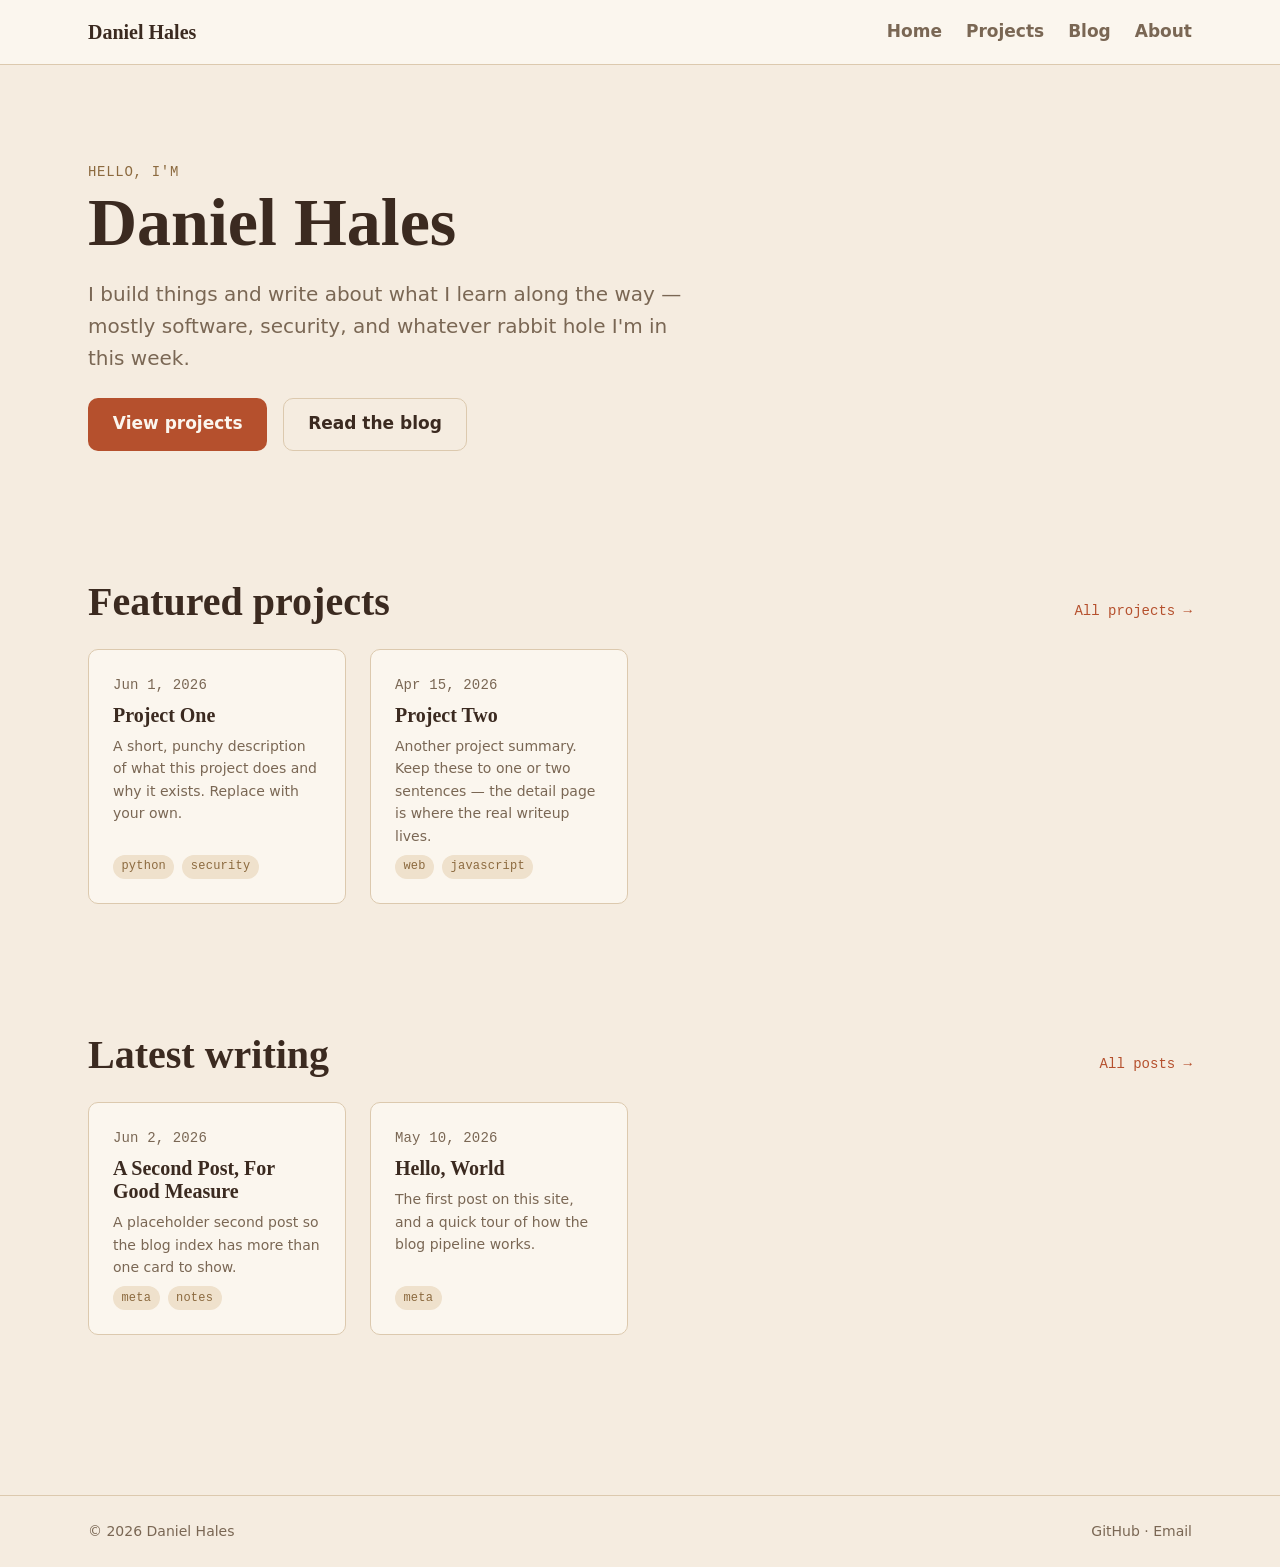
==== index.html @ 1e0656c6 "Add site framework: vanilla HTML/CSS/JS, retro coffee theme Dependency-free static site: shared head" ====
<!doctype html>
<html lang="en">
<head>
  <meta charset="UTF-8" />
  <meta name="viewport" content="width=device-width, initial-scale=1.0" />
  <title>Daniel Hales</title>
  <meta name="description" content="Daniel Hales — projects, writing, and notes." />
  <link rel="icon" href="/assets/favicon.svg" type="image/svg+xml" />
  <link rel="stylesheet" href="/assets/css/fonts.css" />
  <link rel="stylesheet" href="/assets/css/tokens.css" />
  <link rel="stylesheet" href="/assets/css/global.css" />
  <link rel="stylesheet" href="/assets/css/components.css" />
  <link rel="stylesheet" href="/assets/css/motion.css" />
</head>
<body>
  <a class="skip-link" href="#main">Skip to content</a>
  <div data-include="/partials/header.html"></div>

  <main id="main">
    <section class="container hero">
      <p class="hero__eyebrow">Hello, I'm</p>
      <h1>Daniel Hales</h1>
      <p class="hero__lede">
        I build things and write about what I learn along the way — mostly
        software, security, and whatever rabbit hole I'm in this week.
      </p>
      <div class="hero__actions">
        <a class="btn btn--primary" href="/projects/">View projects</a>
        <a class="btn btn--secondary" href="/blog/">Read the blog</a>
      </div>
    </section>

    <section class="container section" data-reveal>
      <div class="section-heading">
        <h2>Featured projects</h2>
        <a class="link-underline" href="/projects/">All projects &rarr;</a>
      </div>
      <div class="card-grid" id="featured-projects" data-reveal></div>
    </section>

    <section class="container section" data-reveal>
      <div class="section-heading">
        <h2>Latest writing</h2>
        <a class="link-underline" href="/blog/">All posts &rarr;</a>
      </div>
      <div class="card-grid" id="latest-posts" data-reveal></div>
    </section>
  </main>

  <div data-include="/partials/footer.html"></div>

  <script src="/assets/js/include.js"></script>
  <script src="/assets/js/reveal.js"></script>
  <script src="/assets/js/render-cards.js"></script>
  <script>
    document.addEventListener("partials:loaded", function () {
      renderCards.projects("#featured-projects", { featuredOnly: true, limit: 3 });
      renderCards.posts("#latest-posts", { limit: 3 });
    });
  </script>
</body>
</html>
---- assets/css/fonts.css ----
/* Self-hosted fonts — no external requests, no CDN dependency. */

@font-face {
  font-family: "Fraunces";
  font-style: normal;
  font-weight: 400 700;
  font-display: swap;
  src: url("/assets/fonts/fraunces-variable.woff2") format("woff2");
}

@font-face {
  font-family: "Fraunces";
  font-style: italic;
  font-weight: 500;
  font-display: swap;
  src: url("/assets/fonts/fraunces-italic.woff2") format("woff2");
}

@font-face {
  font-family: "Source Sans 3";
  font-style: normal;
  font-weight: 400 700;
  font-display: swap;
  src: url("/assets/fonts/sourcesans3-variable.woff2") format("woff2");
}

@font-face {
  font-family: "IBM Plex Mono";
  font-style: normal;
  font-weight: 400;
  font-display: swap;
  src: url("/assets/fonts/plexmono-400.woff2") format("woff2");
}

@font-face {
  font-family: "IBM Plex Mono";
  font-style: normal;
  font-weight: 500;
  font-display: swap;
  src: url("/assets/fonts/plexmono-500.woff2") format("woff2");
}
---- assets/css/tokens.css ----
:root {
  /* Palette — retro coffee/brown, warm and editorial */
  --color-bg: #f5ece0;
  --color-surface: #fbf6ee;
  --color-surface-2: #efe1cc;
  --color-text: #3b2a20;
  --color-text-muted: #7a6754;
  --color-accent: #b5502d;
  --color-accent-2: #8c6a3f;
  --color-border: #dcc9ae;
  --color-focus: #b5502d;

  /* Type */
  --font-display: "Fraunces", ui-serif, Georgia, serif;
  --font-body: "Source Sans 3", ui-sans-serif, system-ui, sans-serif;
  --font-mono: "IBM Plex Mono", ui-monospace, SFMono-Regular, monospace;

  --fs-sm: 0.875rem;
  --fs-base: 1.0625rem;
  --fs-md: 1.25rem;
  --fs-lg: 1.75rem;
  --fs-xl: 2.5rem;
  --fs-xxl: clamp(2.5rem, 5vw + 1rem, 4.25rem);

  --lh-tight: 1.15;
  --lh-normal: 1.6;

  /* Spacing scale */
  --space-1: 0.5rem;
  --space-2: 1rem;
  --space-3: 1.5rem;
  --space-4: 2.5rem;
  --space-5: 4rem;
  --space-6: 6rem;

  /* Layout */
  --content-width: 42rem;
  --page-width: 72rem;
  --radius: 10px;

  /* Motion */
  --ease-standard: cubic-bezier(0.2, 0.7, 0.3, 1);
  --duration-fast: 150ms;
  --duration-base: 220ms;
  --duration-slow: 400ms;
}
---- assets/css/global.css ----
/* Reset */
*,
*::before,
*::after {
  box-sizing: border-box;
}

html {
  color-scheme: light;
}

body,
h1,
h2,
h3,
p,
figure,
blockquote,
dl,
dd {
  margin: 0;
}

img,
picture,
svg,
video {
  display: block;
  max-width: 100%;
}

/* Base */
html,
body {
  height: 100%;
}

body {
  background: var(--color-bg);
  color: var(--color-text);
  font-family: var(--font-body);
  font-size: var(--fs-base);
  line-height: var(--lh-normal);
  -webkit-font-smoothing: antialiased;
  text-rendering: optimizeLegibility;
}

h1,
h2,
h3 {
  font-family: var(--font-display);
  line-height: var(--lh-tight);
  color: var(--color-text);
  font-weight: 600;
}

h1 {
  font-size: var(--fs-xxl);
}

h2 {
  font-size: var(--fs-xl);
}

h3 {
  font-size: var(--fs-lg);
}

a {
  color: inherit;
}

a:focus-visible,
button:focus-visible,
input:focus-visible {
  outline: 2px solid var(--color-focus);
  outline-offset: 3px;
}

small,
.meta {
  font-family: var(--font-mono);
  font-size: var(--fs-sm);
  color: var(--color-text-muted);
  letter-spacing: 0.01em;
}

/* Layout utilities */
.container {
  width: 100%;
  max-width: var(--page-width);
  margin-inline: auto;
  padding-inline: var(--space-3);
}

.prose {
  max-width: var(--content-width);
}

.stack > * + * {
  margin-top: var(--space-3);
}

.section {
  padding-block: var(--space-5);
}

.visually-hidden {
  position: absolute;
  width: 1px;
  height: 1px;
  padding: 0;
  margin: -1px;
  overflow: hidden;
  clip: rect(0, 0, 0, 0);
  white-space: nowrap;
  border: 0;
}

.skip-link {
  position: fixed;
  top: -3rem;
  left: var(--space-2);
  z-index: 100;
  background: var(--color-accent);
  color: var(--color-surface);
  padding: 0.6em 1em;
  border-radius: var(--radius);
  transition: top var(--duration-fast) var(--ease-standard);
}

.skip-link:focus {
  top: var(--space-2);
}
---- assets/css/components.css ----
/* Nav */
.site-nav {
  border-bottom: 1px solid var(--color-border);
  background: var(--color-surface);
}

.site-nav__inner {
  display: flex;
  align-items: center;
  justify-content: space-between;
  padding-block: var(--space-2);
}

.site-nav__brand {
  font-family: var(--font-display);
  font-weight: 600;
  font-size: var(--fs-md);
  text-decoration: none;
  view-transition-name: site-brand;
}

.site-nav__links {
  display: flex;
  gap: var(--space-3);
  list-style: none;
  margin: 0;
  padding: 0;
}

.site-nav__links a {
  text-decoration: none;
  font-weight: 600;
  color: var(--color-text-muted);
}

.site-nav__links a:hover,
.site-nav__links a[aria-current="page"] {
  color: var(--color-accent);
}

/* Footer */
.site-footer {
  border-top: 1px solid var(--color-border);
  margin-top: var(--space-6);
  padding-block: var(--space-3);
  color: var(--color-text-muted);
  font-size: var(--fs-sm);
}

.site-footer__inner {
  display: flex;
  flex-wrap: wrap;
  gap: var(--space-2);
  align-items: center;
  justify-content: space-between;
}

.site-footer a {
  color: var(--color-text-muted);
}

.site-footer a:hover {
  color: var(--color-accent);
}

/* Underline-draw links, used within prose/body copy */
.link-underline {
  text-decoration: none;
  background-image: linear-gradient(currentColor, currentColor);
  background-position: 0% 100%;
  background-repeat: no-repeat;
  background-size: 0% 1px;
  transition: background-size var(--duration-base) var(--ease-standard);
  color: var(--color-accent);
}

.link-underline:hover,
.link-underline:focus-visible {
  background-size: 100% 1px;
}

/* Buttons */
.btn {
  display: inline-flex;
  align-items: center;
  gap: 0.5em;
  padding: 0.7em 1.4em;
  border-radius: var(--radius);
  font-weight: 600;
  text-decoration: none;
  border: 1px solid transparent;
  cursor: pointer;
  transition: transform var(--duration-fast) var(--ease-standard),
    box-shadow var(--duration-fast) var(--ease-standard),
    background var(--duration-fast) var(--ease-standard);
}

.btn:active {
  transform: scale(0.98);
}

.btn--primary {
  background: var(--color-accent);
  color: var(--color-surface);
}

.btn--primary:hover {
  box-shadow: 0 6px 16px -6px rgb(181 80 45 / 0.5);
}

.btn--secondary {
  background: transparent;
  border-color: var(--color-border);
  color: var(--color-text);
}

.btn--secondary:hover {
  border-color: var(--color-accent);
  color: var(--color-accent);
}

/* Cards */
.card {
  display: flex;
  flex-direction: column;
  background: var(--color-surface);
  border: 1px solid var(--color-border);
  border-radius: var(--radius);
  overflow: hidden;
  text-decoration: none;
  color: var(--color-text);
  transition: transform var(--duration-base) var(--ease-standard),
    box-shadow var(--duration-base) var(--ease-standard);
}

.card:hover,
.card:focus-visible {
  transform: translateY(-4px);
  box-shadow: 0 16px 32px -20px rgb(59 42 32 / 0.35);
}

.card__cover {
  aspect-ratio: 16 / 9;
  object-fit: cover;
  background: var(--color-surface-2);
  view-transition-name: var(--vt-name, none);
}

.card__body {
  padding: var(--space-3);
  display: flex;
  flex-direction: column;
  gap: var(--space-1);
  flex: 1;
}

.card__title {
  font-family: var(--font-display);
  font-size: var(--fs-md);
  font-weight: 600;
}

.card__description {
  color: var(--color-text-muted);
  font-size: var(--fs-sm);
  flex: 1;
}

.card__meta {
  display: flex;
  gap: var(--space-1);
  flex-wrap: wrap;
}

/* Tags */
.tag {
  display: inline-block;
  font-family: var(--font-mono);
  font-size: 0.75rem;
  letter-spacing: 0.02em;
  text-transform: lowercase;
  background: var(--color-surface-2);
  color: var(--color-accent-2);
  border-radius: 999px;
  padding: 0.2em 0.7em;
}

/* Prose (blog / project detail body copy) */
.prose h2 {
  margin-top: var(--space-4);
  margin-bottom: var(--space-1);
}

.prose h3 {
  margin-top: var(--space-3);
  margin-bottom: var(--space-1);
}

.prose p,
.prose ul,
.prose ol,
.prose blockquote,
.prose pre {
  margin-top: var(--space-2);
}

.prose a {
  color: var(--color-accent);
  text-decoration-color: var(--color-border);
}

.prose blockquote {
  border-left: 3px solid var(--color-accent);
  padding-left: var(--space-2);
  font-family: var(--font-display);
  font-style: italic;
  color: var(--color-text-muted);
}

.prose pre {
  background: var(--color-surface-2);
  padding: var(--space-2);
  border-radius: var(--radius);
  overflow-x: auto;
  font-family: var(--font-mono);
  font-size: var(--fs-sm);
}

.prose code {
  font-family: var(--font-mono);
  font-size: 0.9em;
  background: var(--color-surface-2);
  padding: 0.15em 0.4em;
  border-radius: 4px;
}

.prose pre code {
  background: none;
  padding: 0;
}

/* Grid of cards */
.card-grid {
  display: grid;
  grid-template-columns: repeat(auto-fill, minmax(16rem, 1fr));
  gap: var(--space-3);
}

/* Hero */
.hero {
  padding-block: var(--space-6) var(--space-5);
}

.hero__eyebrow {
  font-family: var(--font-mono);
  color: var(--color-accent-2);
  font-size: var(--fs-sm);
  letter-spacing: 0.05em;
  text-transform: uppercase;
}

.hero__lede {
  color: var(--color-text-muted);
  font-size: var(--fs-md);
  max-width: 38rem;
  margin-top: var(--space-2);
}

.hero__actions {
  display: flex;
  gap: var(--space-2);
  margin-top: var(--space-3);
  flex-wrap: wrap;
}

.section-heading {
  display: flex;
  align-items: baseline;
  justify-content: space-between;
  margin-bottom: var(--space-3);
  gap: var(--space-2);
  flex-wrap: wrap;
}

.section-heading a {
  font-family: var(--font-mono);
  font-size: var(--fs-sm);
}
---- assets/css/motion.css ----
/* Native cross-document View Transitions — progressive enhancement,
   no JS router needed. No-ops in browsers that don't support it yet. */
@view-transition {
  navigation: auto;
}

::view-transition-old(root),
::view-transition-new(root) {
  animation-duration: var(--duration-slow);
  animation-timing-function: var(--ease-standard);
}

::view-transition-old(root) {
  animation-name: page-fade-out;
}

::view-transition-new(root) {
  animation-name: page-fade-in;
}

@keyframes page-fade-in {
  from {
    opacity: 0;
    transform: translateY(8px);
  }
  to {
    opacity: 1;
    transform: translateY(0);
  }
}

@keyframes page-fade-out {
  from {
    opacity: 1;
  }
  to {
    opacity: 0;
  }
}

/* Scroll reveal — paired with assets/js/reveal.js */
[data-reveal] {
  opacity: 0;
  transform: translateY(16px);
  transition: opacity var(--duration-slow) var(--ease-standard),
    transform var(--duration-slow) var(--ease-standard);
}

[data-reveal].is-visible {
  opacity: 1;
  transform: translateY(0);
}

@media (prefers-reduced-motion: reduce) {
  *,
  *::before,
  *::after {
    animation-duration: 0.01ms !important;
    animation-iteration-count: 1 !important;
    transition-duration: 0.01ms !important;
    scroll-behavior: auto !important;
  }

  [data-reveal] {
    opacity: 1;
    transform: none;
  }

  ::view-transition-group(*),
  ::view-transition-old(*),
  ::view-transition-new(*) {
    animation: none !important;
  }
}
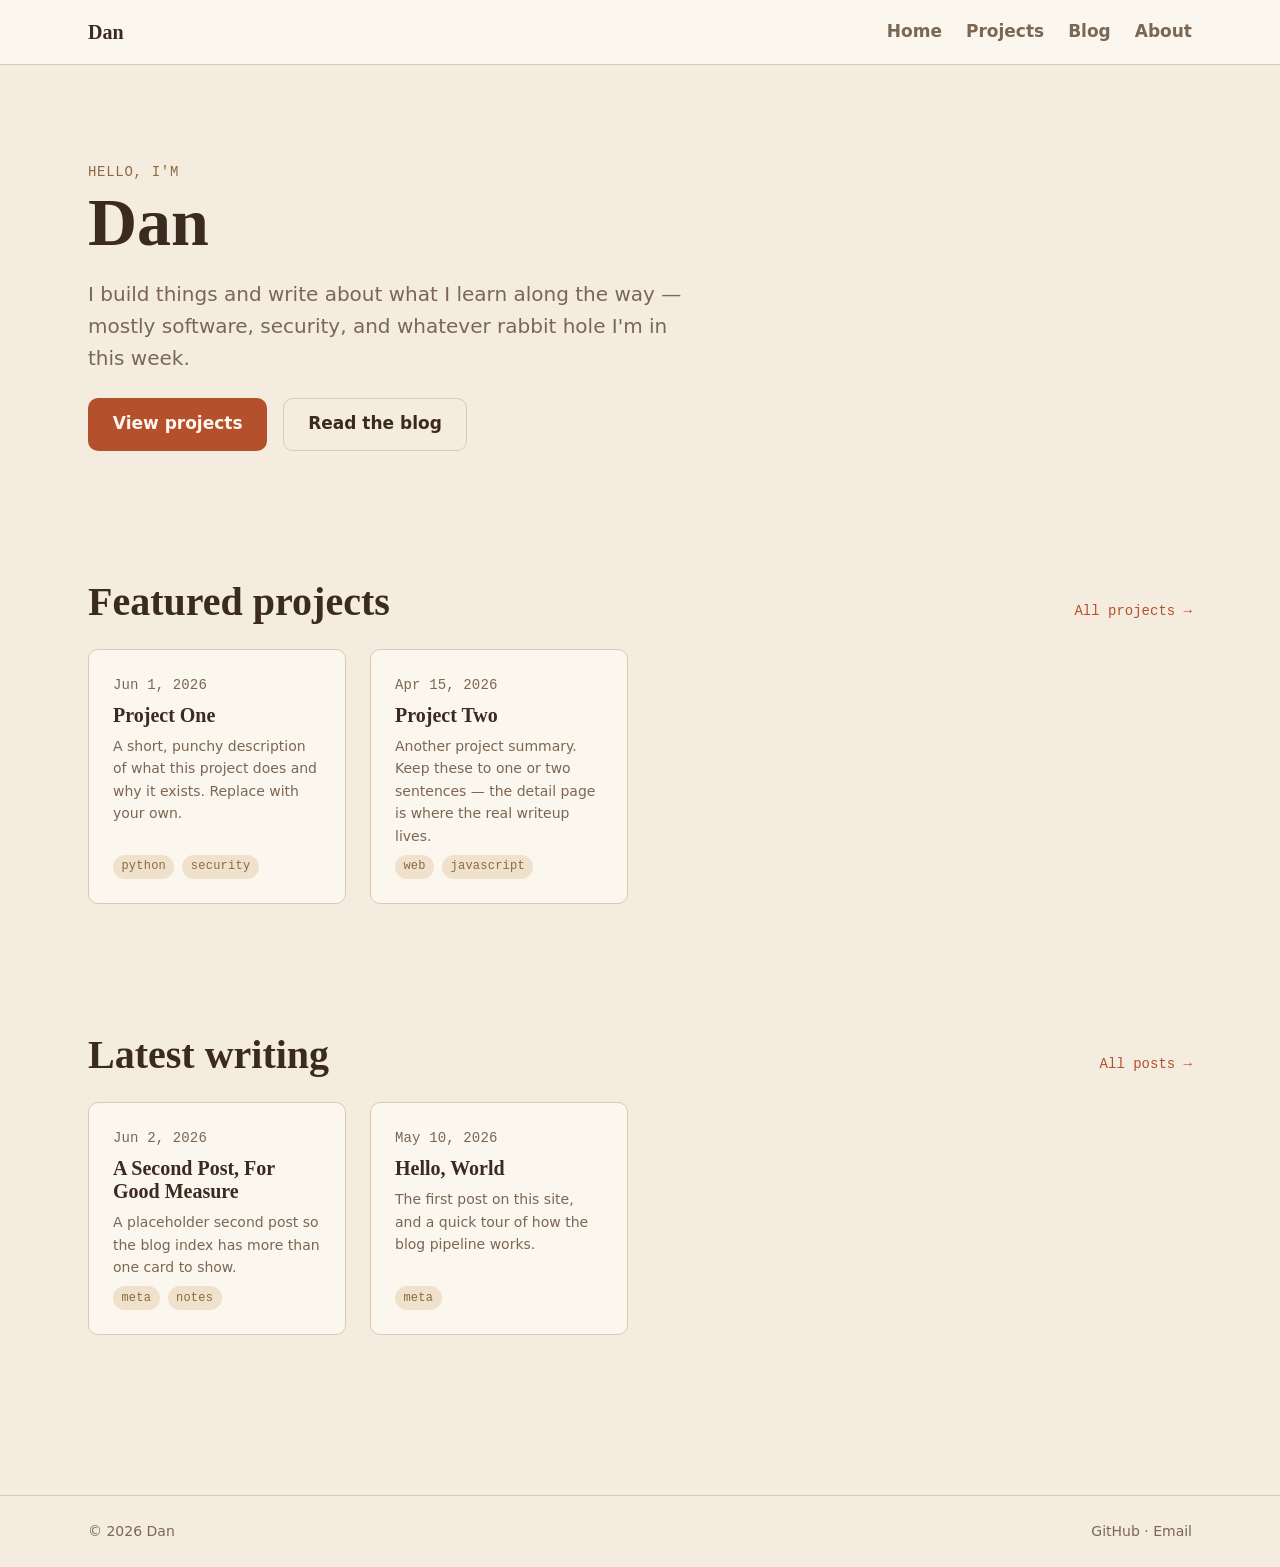
==== commit d1c2836f: "Use "Dan" instead of full name throughout the site Co-Authored-By: Claude Sonnet 5 <noreply@anthropi" ====
--- a/index.html
+++ b/index.html
@@ -3,8 +3,8 @@
 <head>
   <meta charset="UTF-8" />
   <meta name="viewport" content="width=device-width, initial-scale=1.0" />
-  <title>Daniel Hales</title>
-  <meta name="description" content="Daniel Hales — projects, writing, and notes." />
+  <title>Dan</title>
+  <meta name="description" content="Dan — projects, writing, and notes." />
   <link rel="icon" href="/assets/favicon.svg" type="image/svg+xml" />
   <link rel="stylesheet" href="/assets/css/fonts.css" />
   <link rel="stylesheet" href="/assets/css/tokens.css" />
@@ -19,7 +19,7 @@
   <main id="main">
     <section class="container hero">
       <p class="hero__eyebrow">Hello, I'm</p>
-      <h1>Daniel Hales</h1>
+      <h1>Dan</h1>
       <p class="hero__lede">
         I build things and write about what I learn along the way — mostly
         software, security, and whatever rabbit hole I'm in this week.
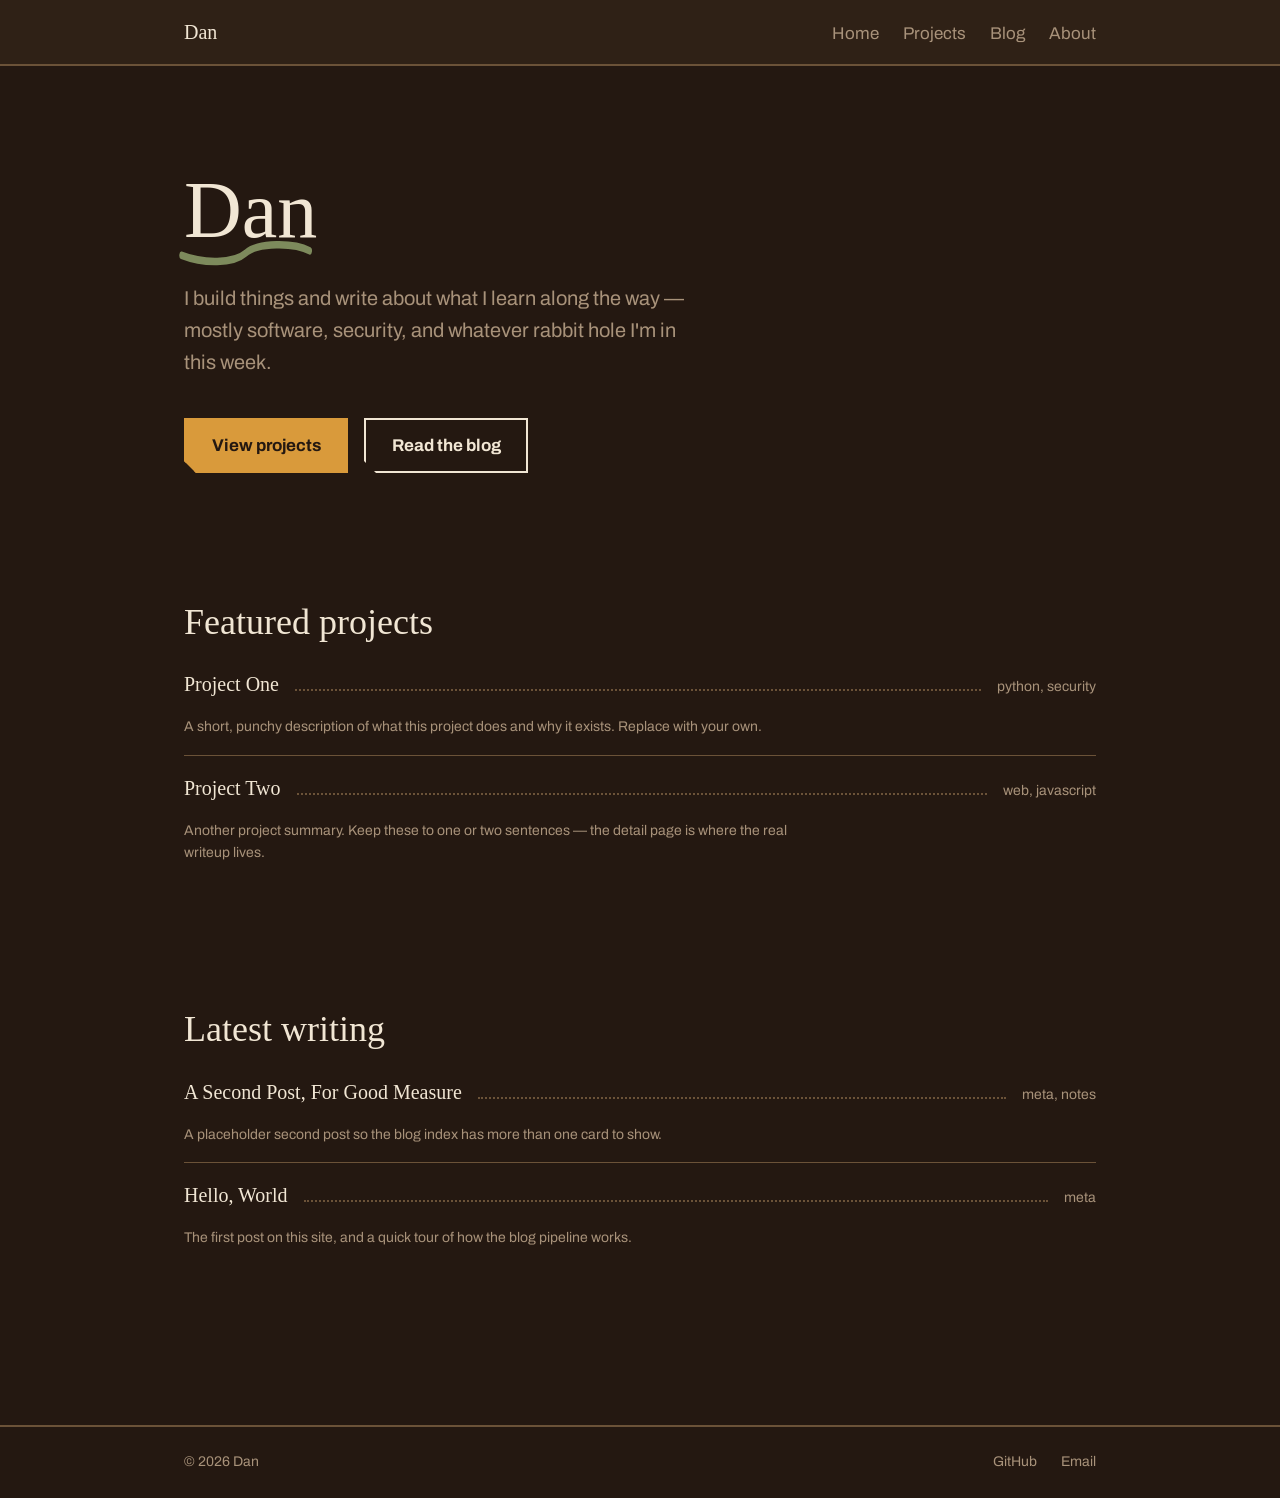
==== commit 54114f98: "Redesign around a distinct visual identity, not AI-template defaults Espresso/amber palette instead " ====
--- a/index.html
+++ b/index.html
@@ -18,8 +18,14 @@
 
   <main id="main">
     <section class="container hero">
-      <p class="hero__eyebrow">Hello, I'm</p>
-      <h1>Dan</h1>
+      <h1>
+        <span class="hero__name">
+          Dan
+          <svg class="hero__name-mark" viewBox="0 0 220 26" preserveAspectRatio="none" aria-hidden="true">
+            <path d="M4 16 C 40 24, 90 24, 110 14 S 190 4, 216 12" fill="none" stroke="currentColor" stroke-width="7" stroke-linecap="round" />
+          </svg>
+        </span>
+      </h1>
       <p class="hero__lede">
         I build things and write about what I learn along the way — mostly
         software, security, and whatever rabbit hole I'm in this week.
@@ -30,32 +36,25 @@
       </div>
     </section>
 
-    <section class="container section" data-reveal>
-      <div class="section-heading">
-        <h2>Featured projects</h2>
-        <a class="link-underline" href="/projects/">All projects &rarr;</a>
-      </div>
-      <div class="card-grid" id="featured-projects" data-reveal></div>
+    <section class="container section">
+      <h2 class="section-heading">Featured projects</h2>
+      <ul class="menu-list" id="featured-projects"></ul>
     </section>
 
-    <section class="container section" data-reveal>
-      <div class="section-heading">
-        <h2>Latest writing</h2>
-        <a class="link-underline" href="/blog/">All posts &rarr;</a>
-      </div>
-      <div class="card-grid" id="latest-posts" data-reveal></div>
+    <section class="container section">
+      <h2 class="section-heading">Latest writing</h2>
+      <ul class="menu-list" id="latest-posts"></ul>
     </section>
   </main>
 
   <div data-include="/partials/footer.html"></div>
 
   <script src="/assets/js/include.js"></script>
-  <script src="/assets/js/reveal.js"></script>
-  <script src="/assets/js/render-cards.js"></script>
+  <script src="/assets/js/render-list.js"></script>
   <script>
     document.addEventListener("partials:loaded", function () {
-      renderCards.projects("#featured-projects", { featuredOnly: true, limit: 3 });
-      renderCards.posts("#latest-posts", { limit: 3 });
+      renderList.projects("#featured-projects", { featuredOnly: true, limit: 3 });
+      renderList.posts("#latest-posts", { limit: 3 });
     });
   </script>
 </body>
--- a/assets/css/fonts.css
+++ b/assets/css/fonts.css
@@ -1,41 +1,41 @@
 /* Self-hosted fonts — no external requests, no CDN dependency. */
 
 @font-face {
-  font-family: "Fraunces";
+  font-family: "Rye";
+  font-style: normal;
+  font-weight: 400;
+  font-display: swap;
+  src: url("/assets/fonts/rye-regular.woff2") format("woff2");
+}
+
+@font-face {
+  font-family: "Archivo";
   font-style: normal;
   font-weight: 400 700;
   font-display: swap;
-  src: url("/assets/fonts/fraunces-variable.woff2") format("woff2");
+  src: url("/assets/fonts/archivo-variable.woff2") format("woff2");
 }
 
 @font-face {
-  font-family: "Fraunces";
+  font-family: "Archivo";
   font-style: italic;
-  font-weight: 500;
+  font-weight: 400;
   font-display: swap;
-  src: url("/assets/fonts/fraunces-italic.woff2") format("woff2");
+  src: url("/assets/fonts/archivo-italic.woff2") format("woff2");
 }
 
 @font-face {
-  font-family: "Source Sans 3";
+  font-family: "Courier Prime";
   font-style: normal;
-  font-weight: 400 700;
+  font-weight: 400;
   font-display: swap;
-  src: url("/assets/fonts/sourcesans3-variable.woff2") format("woff2");
+  src: url("/assets/fonts/courierprime-400.woff2") format("woff2");
 }
 
 @font-face {
-  font-family: "IBM Plex Mono";
+  font-family: "Courier Prime";
   font-style: normal;
-  font-weight: 400;
+  font-weight: 700;
   font-display: swap;
-  src: url("/assets/fonts/plexmono-400.woff2") format("woff2");
+  src: url("/assets/fonts/courierprime-700.woff2") format("woff2");
 }
-
-@font-face {
-  font-family: "IBM Plex Mono";
-  font-style: normal;
-  font-weight: 500;
-  font-display: swap;
-  src: url("/assets/fonts/plexmono-500.woff2") format("woff2");
-}
--- a/assets/css/tokens.css
+++ b/assets/css/tokens.css
@@ -1,28 +1,31 @@
 :root {
-  /* Palette — retro coffee/brown, warm and editorial */
-  --color-bg: #f5ece0;
-  --color-surface: #fbf6ee;
-  --color-surface-2: #efe1cc;
-  --color-text: #3b2a20;
-  --color-text-muted: #7a6754;
-  --color-accent: #b5502d;
-  --color-accent-2: #8c6a3f;
-  --color-border: #dcc9ae;
-  --color-focus: #b5502d;
+  /* Palette — dark roast espresso, not the usual cream-and-terracotta pairing.
+     Amber is the one accent that gets to be loud; olive is a quiet second. */
+  --color-bg: #241811;
+  --color-surface: #2f2116;
+  --color-surface-2: #3c2b1c;
+  --color-text: #f1e6d4;
+  --color-text-muted: #a8927a;
+  --color-accent: #d99a3b;
+  --color-accent-2: #7d8a5c;
+  --color-border: #6b5238;
+  --color-focus: #d99a3b;
 
-  /* Type */
-  --font-display: "Fraunces", ui-serif, Georgia, serif;
-  --font-body: "Source Sans 3", ui-sans-serif, system-ui, sans-serif;
-  --font-mono: "IBM Plex Mono", ui-monospace, SFMono-Regular, monospace;
+  /* Type — Rye carries the personality at large sizes only; Archivo does
+     the actual work everywhere else. Courier Prime is for code, nothing
+     else. */
+  --font-display: "Rye", Georgia, serif;
+  --font-body: "Archivo", ui-sans-serif, system-ui, sans-serif;
+  --font-mono: "Courier Prime", ui-monospace, SFMono-Regular, monospace;
 
   --fs-sm: 0.875rem;
   --fs-base: 1.0625rem;
   --fs-md: 1.25rem;
-  --fs-lg: 1.75rem;
-  --fs-xl: 2.5rem;
-  --fs-xxl: clamp(2.5rem, 5vw + 1rem, 4.25rem);
+  --fs-lg: 1.6rem;
+  --fs-xl: 2.25rem;
+  --fs-xxl: clamp(2.75rem, 6vw + 1rem, 5rem);
 
-  --lh-tight: 1.15;
+  --lh-tight: 1.2;
   --lh-normal: 1.6;
 
   /* Spacing scale */
@@ -34,13 +37,13 @@
   --space-6: 6rem;
 
   /* Layout */
-  --content-width: 42rem;
-  --page-width: 72rem;
-  --radius: 10px;
+  --content-width: 40rem;
+  --page-width: 60rem;
+  --radius: 3px;
 
   /* Motion */
   --ease-standard: cubic-bezier(0.2, 0.7, 0.3, 1);
   --duration-fast: 150ms;
   --duration-base: 220ms;
-  --duration-slow: 400ms;
+  --duration-slow: 500ms;
 }
--- a/assets/css/global.css
+++ b/assets/css/global.css
@@ -6,7 +6,7 @@
 }
 
 html {
-  color-scheme: light;
+  color-scheme: dark;
 }
 
 body,
@@ -46,12 +46,18 @@
 }
 
 h1,
-h2,
-h3 {
+h2 {
   font-family: var(--font-display);
   line-height: var(--lh-tight);
   color: var(--color-text);
-  font-weight: 600;
+  font-weight: 400;
+}
+
+h3 {
+  font-family: var(--font-body);
+  line-height: var(--lh-tight);
+  color: var(--color-text);
+  font-weight: 700;
 }
 
 h1 {
@@ -63,7 +69,7 @@
 }
 
 h3 {
-  font-size: var(--fs-lg);
+  font-size: var(--fs-md);
 }
 
 a {
@@ -79,10 +85,9 @@
 
 small,
 .meta {
-  font-family: var(--font-mono);
+  font-style: italic;
   font-size: var(--fs-sm);
   color: var(--color-text-muted);
-  letter-spacing: 0.01em;
 }
 
 /* Layout utilities */
--- a/assets/css/components.css
+++ b/assets/css/components.css
@@ -1,19 +1,19 @@
 /* Nav */
 .site-nav {
-  border-bottom: 1px solid var(--color-border);
+  border-bottom: 2px solid var(--color-border);
   background: var(--color-surface);
 }
 
 .site-nav__inner {
   display: flex;
-  align-items: center;
+  align-items: baseline;
   justify-content: space-between;
   padding-block: var(--space-2);
 }
 
 .site-nav__brand {
   font-family: var(--font-display);
-  font-weight: 600;
+  font-weight: 400;
   font-size: var(--fs-md);
   text-decoration: none;
   view-transition-name: site-brand;
@@ -29,18 +29,22 @@
 
 .site-nav__links a {
   text-decoration: none;
-  font-weight: 600;
-  color: var(--color-text-muted);
+  color: var(--color-text-muted);
+  border-bottom: 2px solid transparent;
+  padding-bottom: 2px;
+  transition: color var(--duration-fast) var(--ease-standard),
+    border-color var(--duration-fast) var(--ease-standard);
 }
 
 .site-nav__links a:hover,
 .site-nav__links a[aria-current="page"] {
-  color: var(--color-accent);
+  color: var(--color-text);
+  border-color: var(--color-accent);
 }
 
 /* Footer */
 .site-footer {
-  border-top: 1px solid var(--color-border);
+  border-top: 2px solid var(--color-border);
   margin-top: var(--space-6);
   padding-block: var(--space-3);
   color: var(--color-text-muted);
@@ -50,9 +54,17 @@
 .site-footer__inner {
   display: flex;
   flex-wrap: wrap;
-  gap: var(--space-2);
-  align-items: center;
+  gap: var(--space-3);
+  align-items: baseline;
   justify-content: space-between;
+}
+
+.link-list {
+  display: flex;
+  gap: var(--space-3);
+  list-style: none;
+  margin: 0;
+  padding: 0;
 }
 
 .site-footer a {
@@ -79,110 +91,99 @@
   background-size: 100% 1px;
 }
 
-/* Buttons */
+/* Buttons — cut like a ticket stub, not a rounded pill */
 .btn {
   display: inline-flex;
   align-items: center;
-  gap: 0.5em;
-  padding: 0.7em 1.4em;
-  border-radius: var(--radius);
-  font-weight: 600;
-  text-decoration: none;
-  border: 1px solid transparent;
+  padding: 0.7em 1.5em;
+  font-family: var(--font-body);
+  font-weight: 700;
+  text-decoration: none;
+  border: 2px solid var(--color-text);
   cursor: pointer;
-  transition: transform var(--duration-fast) var(--ease-standard),
-    box-shadow var(--duration-fast) var(--ease-standard),
-    background var(--duration-fast) var(--ease-standard);
-}
-
-.btn:active {
-  transform: scale(0.98);
+  clip-path: polygon(0 0, 100% 0, 100% 100%, 12px 100%, 0 calc(100% - 12px));
+  transition: background var(--duration-fast) var(--ease-standard),
+    color var(--duration-fast) var(--ease-standard);
 }
 
 .btn--primary {
   background: var(--color-accent);
-  color: var(--color-surface);
+  border-color: var(--color-accent);
+  color: var(--color-bg);
 }
 
 .btn--primary:hover {
-  box-shadow: 0 6px 16px -6px rgb(181 80 45 / 0.5);
+  background: var(--color-text);
+  border-color: var(--color-text);
 }
 
 .btn--secondary {
   background: transparent;
-  border-color: var(--color-border);
   color: var(--color-text);
 }
 
 .btn--secondary:hover {
-  border-color: var(--color-accent);
-  color: var(--color-accent);
-}
-
-/* Cards */
-.card {
-  display: flex;
-  flex-direction: column;
-  background: var(--color-surface);
-  border: 1px solid var(--color-border);
-  border-radius: var(--radius);
-  overflow: hidden;
+  background: var(--color-text);
+  color: var(--color-bg);
+}
+
+/* Menu list — the board where projects and posts get listed, title on the
+   left, a dotted leader rule, then the tags. Modeled on a café menu, not a
+   card grid. */
+.menu-list {
+  list-style: none;
+  margin: 0;
+  padding: 0;
+}
+
+.menu-row + .menu-row {
+  border-top: 1px solid var(--color-border);
+}
+
+.menu-row__link {
+  display: flex;
+  align-items: baseline;
+  gap: var(--space-2);
+  padding-block: var(--space-2);
   text-decoration: none;
   color: var(--color-text);
-  transition: transform var(--duration-base) var(--ease-standard),
-    box-shadow var(--duration-base) var(--ease-standard);
-}
-
-.card:hover,
-.card:focus-visible {
-  transform: translateY(-4px);
-  box-shadow: 0 16px 32px -20px rgb(59 42 32 / 0.35);
-}
-
-.card__cover {
-  aspect-ratio: 16 / 9;
-  object-fit: cover;
-  background: var(--color-surface-2);
-  view-transition-name: var(--vt-name, none);
-}
-
-.card__body {
-  padding: var(--space-3);
-  display: flex;
-  flex-direction: column;
-  gap: var(--space-1);
-  flex: 1;
-}
-
-.card__title {
+}
+
+.menu-row__title {
   font-family: var(--font-display);
   font-size: var(--fs-md);
-  font-weight: 600;
-}
-
-.card__description {
-  color: var(--color-text-muted);
-  font-size: var(--fs-sm);
+  font-weight: 400;
+  white-space: nowrap;
+}
+
+.menu-row__leader {
   flex: 1;
-}
-
-.card__meta {
-  display: flex;
-  gap: var(--space-1);
-  flex-wrap: wrap;
-}
-
-/* Tags */
-.tag {
-  display: inline-block;
-  font-family: var(--font-mono);
-  font-size: 0.75rem;
-  letter-spacing: 0.02em;
-  text-transform: lowercase;
-  background: var(--color-surface-2);
-  color: var(--color-accent-2);
-  border-radius: 999px;
-  padding: 0.2em 0.7em;
+  border-bottom: 2px dotted var(--color-border);
+  margin-bottom: 0.4em;
+  transition: border-color var(--duration-fast) var(--ease-standard);
+}
+
+.menu-row__meta {
+  font-size: var(--fs-sm);
+  color: var(--color-text-muted);
+  white-space: nowrap;
+}
+
+.menu-row__description {
+  margin: 0 0 var(--space-2);
+  color: var(--color-text-muted);
+  font-size: var(--fs-sm);
+  max-width: var(--content-width);
+}
+
+.menu-row__link:hover .menu-row__title,
+.menu-row__link:focus-visible .menu-row__title {
+  color: var(--color-accent);
+}
+
+.menu-row__link:hover .menu-row__leader,
+.menu-row__link:focus-visible .menu-row__leader {
+  border-color: var(--color-accent);
 }
 
 /* Prose (blog / project detail body copy) */
@@ -204,15 +205,14 @@
   margin-top: var(--space-2);
 }
 
-.prose a {
+.prose a:not(.btn) {
   color: var(--color-accent);
   text-decoration-color: var(--color-border);
 }
 
 .prose blockquote {
-  border-left: 3px solid var(--color-accent);
+  border-left: 3px solid var(--color-accent-2);
   padding-left: var(--space-2);
-  font-family: var(--font-display);
   font-style: italic;
   color: var(--color-text-muted);
 }
@@ -231,19 +231,12 @@
   font-size: 0.9em;
   background: var(--color-surface-2);
   padding: 0.15em 0.4em;
-  border-radius: 4px;
+  border-radius: var(--radius);
 }
 
 .prose pre code {
   background: none;
   padding: 0;
-}
-
-/* Grid of cards */
-.card-grid {
-  display: grid;
-  grid-template-columns: repeat(auto-fill, minmax(16rem, 1fr));
-  gap: var(--space-3);
 }
 
 /* Hero */
@@ -251,38 +244,35 @@
   padding-block: var(--space-6) var(--space-5);
 }
 
-.hero__eyebrow {
-  font-family: var(--font-mono);
+.hero__name {
+  position: relative;
+  display: inline-block;
+}
+
+.hero__name-mark {
+  position: absolute;
+  left: -4%;
+  bottom: -0.1em;
+  width: 108%;
+  height: 0.35em;
+  z-index: -1;
   color: var(--color-accent-2);
-  font-size: var(--fs-sm);
-  letter-spacing: 0.05em;
-  text-transform: uppercase;
 }
 
 .hero__lede {
   color: var(--color-text-muted);
   font-size: var(--fs-md);
-  max-width: 38rem;
-  margin-top: var(--space-2);
+  max-width: 32rem;
+  margin-top: var(--space-3);
 }
 
 .hero__actions {
   display: flex;
   gap: var(--space-2);
-  margin-top: var(--space-3);
+  margin-top: var(--space-4);
   flex-wrap: wrap;
 }
 
 .section-heading {
-  display: flex;
-  align-items: baseline;
-  justify-content: space-between;
-  margin-bottom: var(--space-3);
-  gap: var(--space-2);
-  flex-wrap: wrap;
-}
-
-.section-heading a {
-  font-family: var(--font-mono);
-  font-size: var(--fs-sm);
-}
+  margin-bottom: var(--space-1);
+}
--- a/assets/css/motion.css
+++ b/assets/css/motion.css
@@ -38,17 +38,29 @@
   }
 }
 
-/* Scroll reveal — paired with assets/js/reveal.js */
-[data-reveal] {
-  opacity: 0;
-  transform: translateY(16px);
-  transition: opacity var(--duration-slow) var(--ease-standard),
-    transform var(--duration-slow) var(--ease-standard);
+/* The one deliberate page-load moment: the hero's own children step in,
+   staggered. Nothing else on the page animates on load or on scroll. */
+.hero > * {
+  animation: hero-in var(--duration-slow) var(--ease-standard) both;
 }
 
-[data-reveal].is-visible {
-  opacity: 1;
-  transform: translateY(0);
+.hero > *:nth-child(2) {
+  animation-delay: 90ms;
+}
+
+.hero > *:nth-child(3) {
+  animation-delay: 180ms;
+}
+
+@keyframes hero-in {
+  from {
+    opacity: 0;
+    transform: translateY(14px);
+  }
+  to {
+    opacity: 1;
+    transform: translateY(0);
+  }
 }
 
 @media (prefers-reduced-motion: reduce) {
@@ -61,9 +73,8 @@
     scroll-behavior: auto !important;
   }
 
-  [data-reveal] {
-    opacity: 1;
-    transform: none;
+  .hero > * {
+    animation: none;
   }
 
   ::view-transition-group(*),
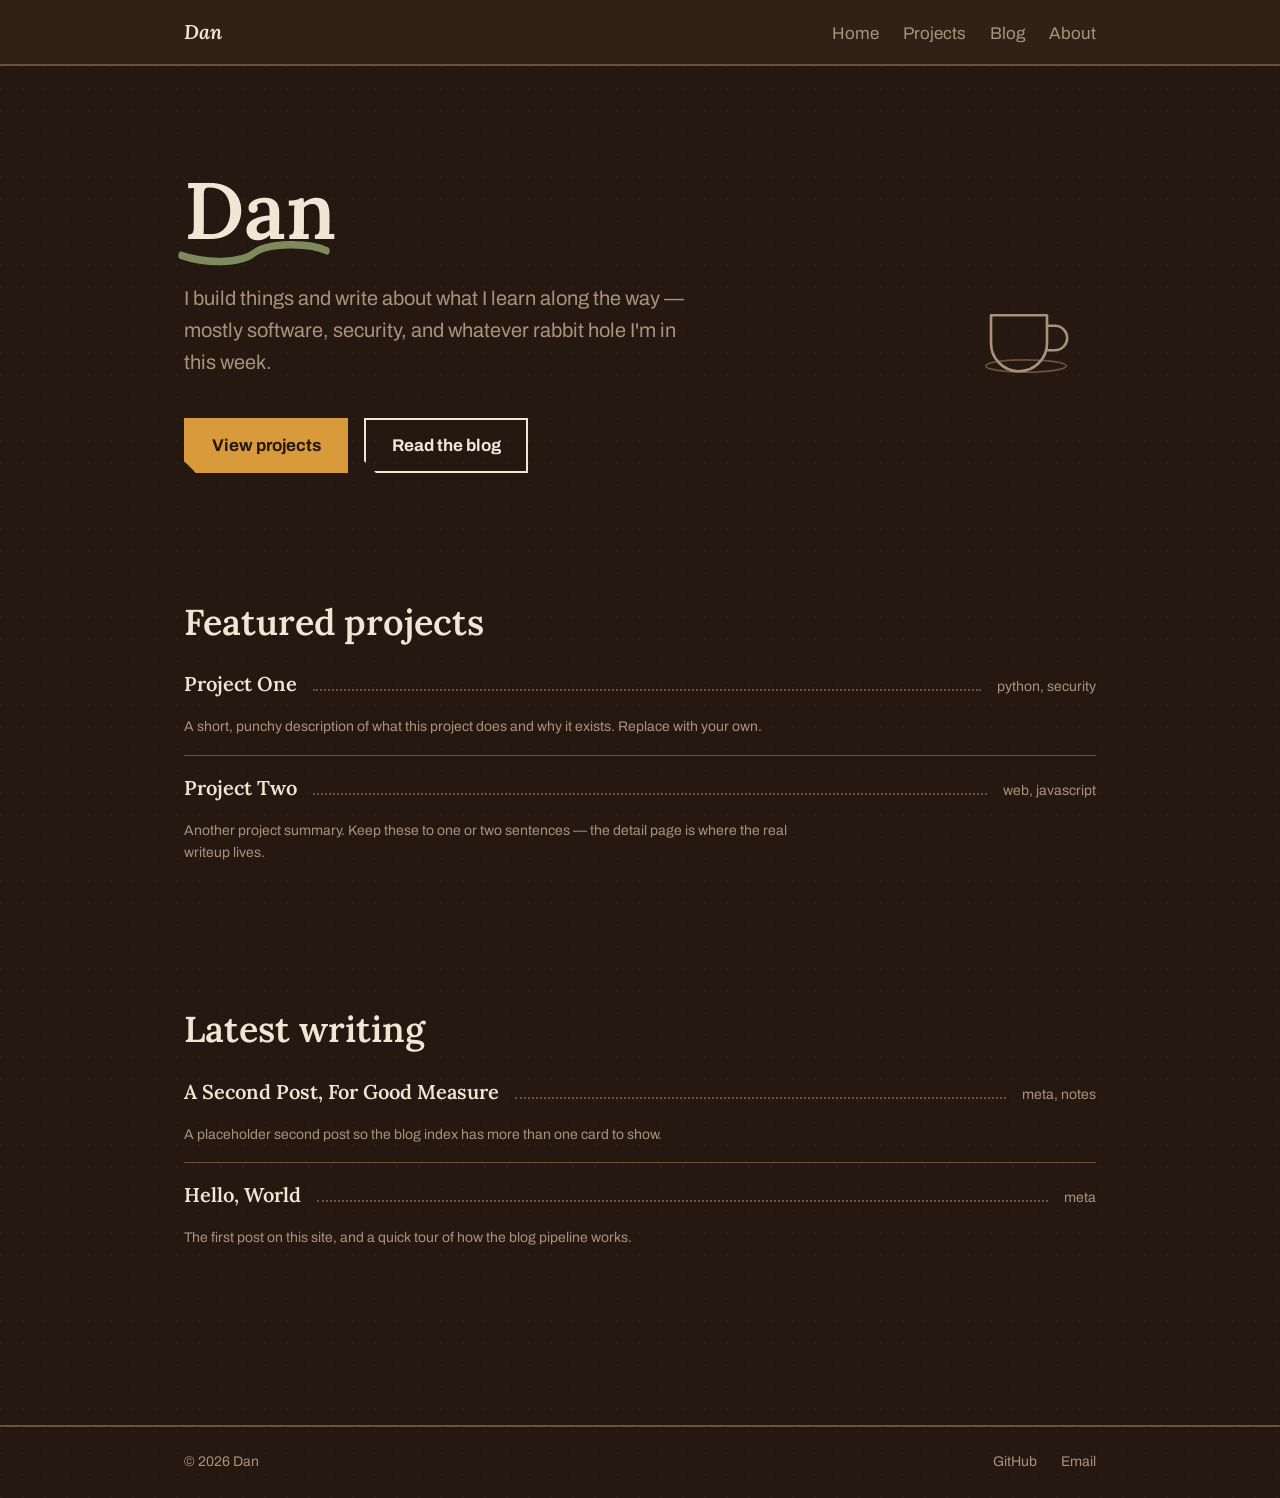
==== commit 580a0dee: "Swap Rye for a warmer literary serif, add cozy motion and texture Rye read as too literal an Old Wes" ====
--- a/index.html
+++ b/index.html
@@ -18,22 +18,33 @@
 
   <main id="main">
     <section class="container hero">
-      <h1>
-        <span class="hero__name">
-          Dan
-          <svg class="hero__name-mark" viewBox="0 0 220 26" preserveAspectRatio="none" aria-hidden="true">
-            <path d="M4 16 C 40 24, 90 24, 110 14 S 190 4, 216 12" fill="none" stroke="currentColor" stroke-width="7" stroke-linecap="round" />
-          </svg>
-        </span>
-      </h1>
-      <p class="hero__lede">
-        I build things and write about what I learn along the way — mostly
-        software, security, and whatever rabbit hole I'm in this week.
-      </p>
-      <div class="hero__actions">
-        <a class="btn btn--primary" href="/projects/">View projects</a>
-        <a class="btn btn--secondary" href="/blog/">Read the blog</a>
+      <div class="hero__content">
+        <h1>
+          <span class="hero__name">
+            Dan
+            <svg class="hero__name-mark" viewBox="0 0 220 26" preserveAspectRatio="none" aria-hidden="true">
+              <path d="M4 16 C 40 24, 90 24, 110 14 S 190 4, 216 12" fill="none" stroke="currentColor" stroke-width="7" stroke-linecap="round" />
+            </svg>
+          </span>
+        </h1>
+        <p class="hero__lede">
+          I build things and write about what I learn along the way — mostly
+          software, security, and whatever rabbit hole I'm in this week.
+        </p>
+        <div class="hero__actions">
+          <a class="btn btn--primary" href="/projects/">View projects</a>
+          <a class="btn btn--secondary" href="/blog/">Read the blog</a>
+        </div>
       </div>
+
+      <svg class="hero__cup" viewBox="0 0 160 160" aria-hidden="true">
+        <ellipse cx="80" cy="136" rx="46" ry="7" fill="none" stroke="var(--color-border)" stroke-width="2" />
+        <path d="M40 78 h64 v32 a32 32 0 0 1-64 0 z" fill="none" stroke="var(--color-text-muted)" stroke-width="3" stroke-linejoin="round" />
+        <path d="M104 90 h9 a14 14 0 0 1 0 28 h-9" fill="none" stroke="var(--color-text-muted)" stroke-width="3" stroke-linecap="round" />
+        <path class="steam steam--1" d="M54 72 C 49 62, 61 56, 56 46" fill="none" stroke="var(--color-accent-2)" stroke-width="3" stroke-linecap="round" />
+        <path class="steam steam--2" d="M76 72 C 71 60, 83 52, 78 40" fill="none" stroke="var(--color-accent-2)" stroke-width="3" stroke-linecap="round" />
+        <path class="steam steam--3" d="M98 72 C 93 62, 105 56, 100 46" fill="none" stroke="var(--color-accent-2)" stroke-width="3" stroke-linecap="round" />
+      </svg>
     </section>
 
     <section class="container section">
--- a/assets/css/fonts.css
+++ b/assets/css/fonts.css
@@ -1,11 +1,19 @@
 /* Self-hosted fonts — no external requests, no CDN dependency. */
 
 @font-face {
-  font-family: "Rye";
+  font-family: "Lora";
   font-style: normal;
-  font-weight: 400;
+  font-weight: 400 700;
   font-display: swap;
-  src: url("/assets/fonts/rye-regular.woff2") format("woff2");
+  src: url("/assets/fonts/lora-variable.woff2") format("woff2");
+}
+
+@font-face {
+  font-family: "Lora";
+  font-style: italic;
+  font-weight: 400 700;
+  font-display: swap;
+  src: url("/assets/fonts/lora-italic.woff2") format("woff2");
 }
 
 @font-face {
--- a/assets/css/tokens.css
+++ b/assets/css/tokens.css
@@ -11,10 +11,9 @@
   --color-border: #6b5238;
   --color-focus: #d99a3b;
 
-  /* Type — Rye carries the personality at large sizes only; Archivo does
-     the actual work everywhere else. Courier Prime is for code, nothing
-     else. */
-  --font-display: "Rye", Georgia, serif;
+  /* Type — Lora carries the warmth in headings; Archivo does the actual
+     work everywhere else. Courier Prime is for code, nothing else. */
+  --font-display: "Lora", Georgia, serif;
   --font-body: "Archivo", ui-sans-serif, system-ui, sans-serif;
   --font-mono: "Courier Prime", ui-monospace, SFMono-Regular, monospace;
 
--- a/assets/css/global.css
+++ b/assets/css/global.css
@@ -46,18 +46,12 @@
 }
 
 h1,
-h2 {
+h2,
+h3 {
   font-family: var(--font-display);
   line-height: var(--lh-tight);
   color: var(--color-text);
-  font-weight: 400;
-}
-
-h3 {
-  font-family: var(--font-body);
-  line-height: var(--lh-tight);
-  color: var(--color-text);
-  font-weight: 700;
+  font-weight: 600;
 }
 
 h1 {
--- a/assets/css/components.css
+++ b/assets/css/components.css
@@ -13,7 +13,8 @@
 
 .site-nav__brand {
   font-family: var(--font-display);
-  font-weight: 400;
+  font-style: italic;
+  font-weight: 600;
   font-size: var(--fs-md);
   text-decoration: none;
   view-transition-name: site-brand;
@@ -152,7 +153,7 @@
 .menu-row__title {
   font-family: var(--font-display);
   font-size: var(--fs-md);
-  font-weight: 400;
+  font-weight: 600;
   white-space: nowrap;
 }
 
@@ -241,7 +242,22 @@
 
 /* Hero */
 .hero {
+  display: flex;
+  align-items: center;
+  justify-content: space-between;
+  gap: var(--space-4);
+  flex-wrap: wrap;
   padding-block: var(--space-6) var(--space-5);
+}
+
+.hero__content {
+  flex: 1 1 26rem;
+}
+
+.hero__cup {
+  flex-shrink: 0;
+  width: 140px;
+  height: 140px;
 }
 
 .hero__name {
--- a/assets/css/motion.css
+++ b/assets/css/motion.css
@@ -38,17 +38,18 @@
   }
 }
 
-/* The one deliberate page-load moment: the hero's own children step in,
-   staggered. Nothing else on the page animates on load or on scroll. */
-.hero > * {
+/* The homepage's one deliberate page-load moment: the hero's own content
+   steps in, staggered, and the underline draws itself in after the name
+   has landed. Nothing else on the page animates on load or on scroll. */
+.hero__content > * {
   animation: hero-in var(--duration-slow) var(--ease-standard) both;
 }
 
-.hero > *:nth-child(2) {
+.hero__content > *:nth-child(2) {
   animation-delay: 90ms;
 }
 
-.hero > *:nth-child(3) {
+.hero__content > *:nth-child(3) {
   animation-delay: 180ms;
 }
 
@@ -63,6 +64,87 @@
   }
 }
 
+.hero__name-mark path {
+  stroke-dasharray: 260;
+  stroke-dashoffset: 260;
+  animation: draw-underline 700ms var(--ease-standard) 550ms both;
+}
+
+@keyframes draw-underline {
+  to {
+    stroke-dashoffset: 0;
+  }
+}
+
+/* Ambient coffee steam beside the hero — a continuous, low-key nod to the
+   theme. Decorative only (aria-hidden in the markup). */
+.steam {
+  opacity: 0;
+  transform-origin: 50% 100%;
+  animation: steam-rise 4.5s ease-in-out infinite;
+}
+
+.steam--1 {
+  animation-delay: 0s;
+}
+
+.steam--2 {
+  animation-delay: 1.4s;
+}
+
+.steam--3 {
+  animation-delay: 2.8s;
+}
+
+@keyframes steam-rise {
+  0% {
+    opacity: 0;
+    transform: translateY(6px) scaleY(0.85);
+  }
+  35% {
+    opacity: 0.55;
+  }
+  85% {
+    opacity: 0;
+  }
+  100% {
+    opacity: 0;
+    transform: translateY(-16px) scaleY(1.2);
+  }
+}
+
+/* A faint grain, so dark panels have some depth instead of sitting flat. */
+body {
+  background-image: radial-gradient(
+    circle at 1px 1px,
+    rgba(241, 230, 212, 0.045) 1px,
+    transparent 0
+  );
+  background-size: 22px 22px;
+}
+
+/* Warm feedback on interactive rows and buttons — a soft glow rather than
+   a hard color swap. */
+.menu-row__link {
+  margin-inline: calc(var(--space-2) * -1);
+  padding-inline: var(--space-2);
+  border-radius: var(--radius);
+  transition: background-color var(--duration-base) var(--ease-standard);
+}
+
+.menu-row__link:hover,
+.menu-row__link:focus-visible {
+  background-color: rgba(217, 154, 59, 0.08);
+}
+
+.btn--primary:hover {
+  box-shadow: 0 0 22px -4px rgba(217, 154, 59, 0.55);
+}
+
+.btn--secondary:hover {
+  box-shadow: 0 0 18px -6px rgba(241, 230, 212, 0.25);
+}
+
 @media (prefers-reduced-motion: reduce) {
   *,
   *::before,
@@ -73,8 +155,18 @@
     scroll-behavior: auto !important;
   }
 
-  .hero > * {
+  .hero__content > * {
     animation: none;
+  }
+
+  .hero__name-mark path {
+    animation: none;
+    stroke-dashoffset: 0;
+  }
+
+  .steam {
+    animation: none;
+    opacity: 0.25;
   }
 
   ::view-transition-group(*),
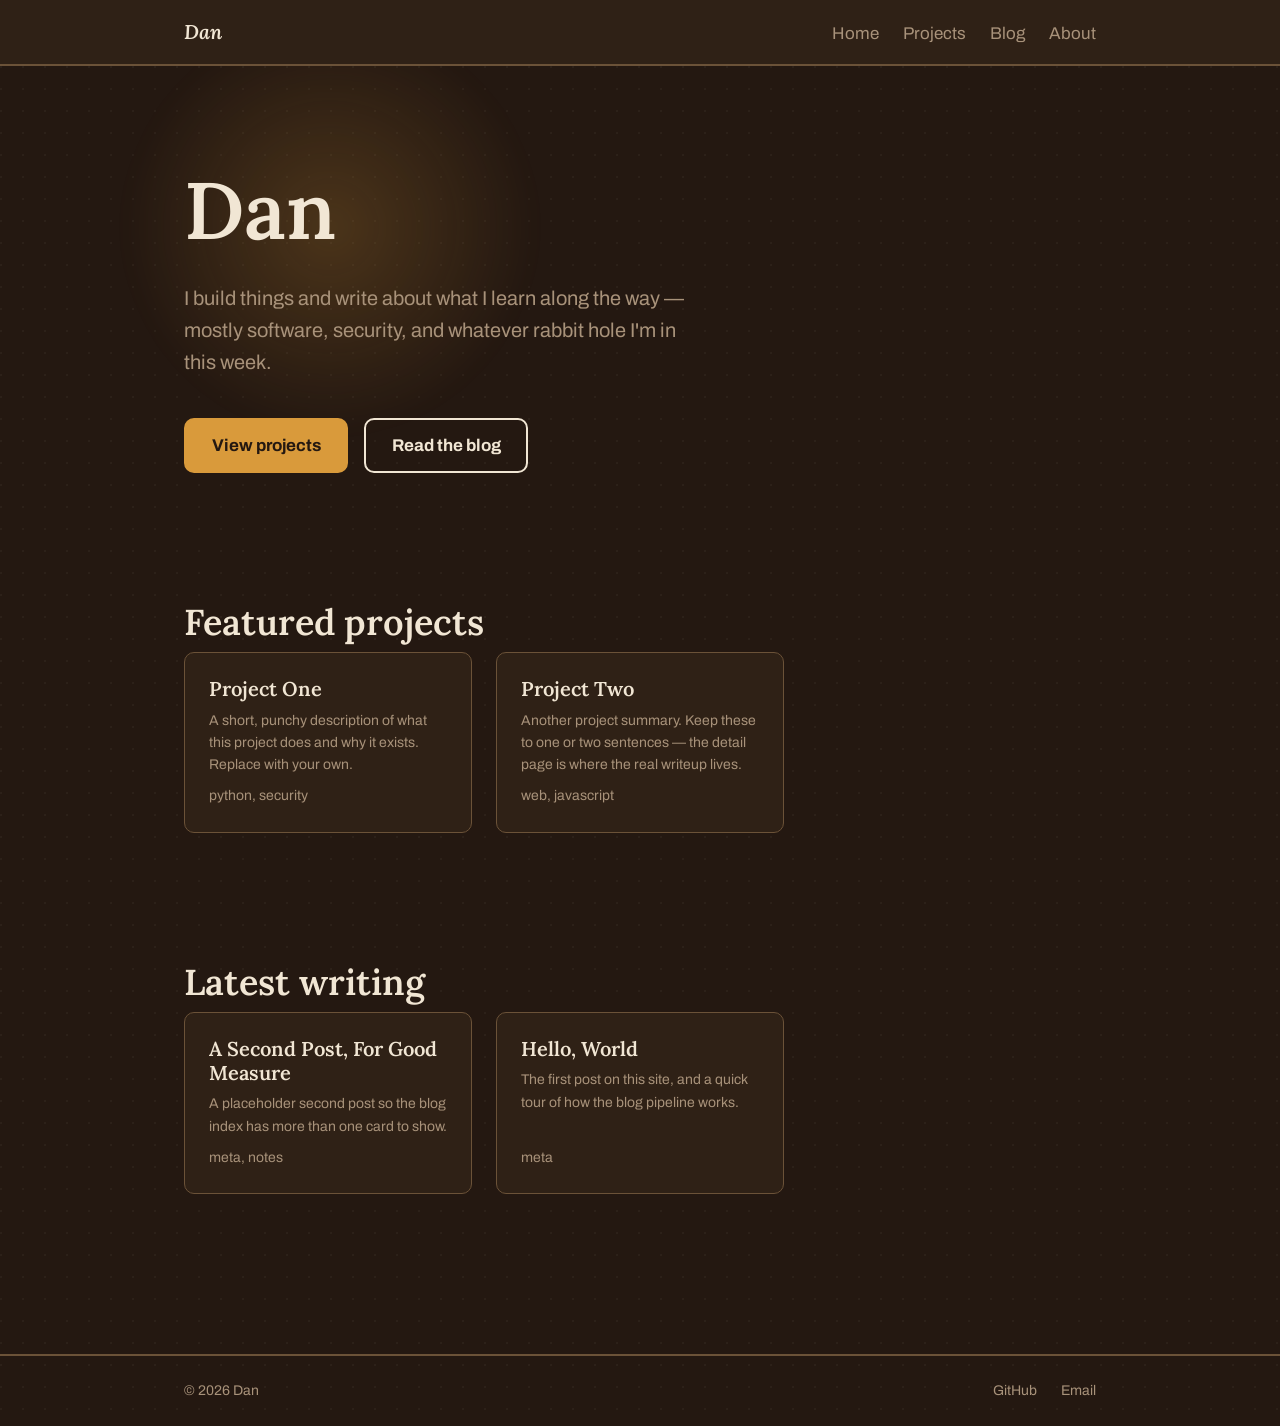
==== commit 9dee13ae: "Pull the coffee theme back to color only, not literal props Cut the cup+steam illustration and the c" ====
--- a/index.html
+++ b/index.html
@@ -18,49 +18,33 @@
 
   <main id="main">
     <section class="container hero">
-      <div class="hero__content">
-        <h1>
-          <span class="hero__name">
-            Dan
-            <svg class="hero__name-mark" viewBox="0 0 220 26" preserveAspectRatio="none" aria-hidden="true">
-              <path d="M4 16 C 40 24, 90 24, 110 14 S 190 4, 216 12" fill="none" stroke="currentColor" stroke-width="7" stroke-linecap="round" />
-            </svg>
-          </span>
-        </h1>
-        <p class="hero__lede">
-          I build things and write about what I learn along the way — mostly
-          software, security, and whatever rabbit hole I'm in this week.
-        </p>
-        <div class="hero__actions">
-          <a class="btn btn--primary" href="/projects/">View projects</a>
-          <a class="btn btn--secondary" href="/blog/">Read the blog</a>
-        </div>
+      <div class="hero__glow" aria-hidden="true"></div>
+      <h1>Dan</h1>
+      <p class="hero__lede">
+        I build things and write about what I learn along the way — mostly
+        software, security, and whatever rabbit hole I'm in this week.
+      </p>
+      <div class="hero__actions">
+        <a class="btn btn--primary" href="/projects/">View projects</a>
+        <a class="btn btn--secondary" href="/blog/">Read the blog</a>
       </div>
-
-      <svg class="hero__cup" viewBox="0 0 160 160" aria-hidden="true">
-        <ellipse cx="80" cy="136" rx="46" ry="7" fill="none" stroke="var(--color-border)" stroke-width="2" />
-        <path d="M40 78 h64 v32 a32 32 0 0 1-64 0 z" fill="none" stroke="var(--color-text-muted)" stroke-width="3" stroke-linejoin="round" />
-        <path d="M104 90 h9 a14 14 0 0 1 0 28 h-9" fill="none" stroke="var(--color-text-muted)" stroke-width="3" stroke-linecap="round" />
-        <path class="steam steam--1" d="M54 72 C 49 62, 61 56, 56 46" fill="none" stroke="var(--color-accent-2)" stroke-width="3" stroke-linecap="round" />
-        <path class="steam steam--2" d="M76 72 C 71 60, 83 52, 78 40" fill="none" stroke="var(--color-accent-2)" stroke-width="3" stroke-linecap="round" />
-        <path class="steam steam--3" d="M98 72 C 93 62, 105 56, 100 46" fill="none" stroke="var(--color-accent-2)" stroke-width="3" stroke-linecap="round" />
-      </svg>
     </section>
 
     <section class="container section">
       <h2 class="section-heading">Featured projects</h2>
-      <ul class="menu-list" id="featured-projects"></ul>
+      <div class="grid-list" id="featured-projects"></div>
     </section>
 
     <section class="container section">
       <h2 class="section-heading">Latest writing</h2>
-      <ul class="menu-list" id="latest-posts"></ul>
+      <div class="grid-list" id="latest-posts"></div>
     </section>
   </main>
 
   <div data-include="/partials/footer.html"></div>
 
   <script src="/assets/js/include.js"></script>
+  <script src="/assets/js/reveal.js"></script>
   <script src="/assets/js/render-list.js"></script>
   <script>
     document.addEventListener("partials:loaded", function () {
--- a/assets/css/tokens.css
+++ b/assets/css/tokens.css
@@ -38,7 +38,7 @@
   /* Layout */
   --content-width: 40rem;
   --page-width: 60rem;
-  --radius: 3px;
+  --radius: 10px;
 
   /* Motion */
   --ease-standard: cubic-bezier(0.2, 0.7, 0.3, 1);
--- a/assets/css/components.css
+++ b/assets/css/components.css
@@ -92,7 +92,7 @@
   background-size: 100% 1px;
 }
 
-/* Buttons — cut like a ticket stub, not a rounded pill */
+/* Buttons */
 .btn {
   display: inline-flex;
   align-items: center;
@@ -101,8 +101,8 @@
   font-weight: 700;
   text-decoration: none;
   border: 2px solid var(--color-text);
+  border-radius: var(--radius);
   cursor: pointer;
-  clip-path: polygon(0 0, 100% 0, 100% 100%, 12px 100%, 0 calc(100% - 12px));
   transition: background var(--duration-fast) var(--ease-standard),
     color var(--duration-fast) var(--ease-standard);
 }
@@ -128,63 +128,50 @@
   color: var(--color-bg);
 }
 
-/* Menu list — the board where projects and posts get listed, title on the
-   left, a dotted leader rule, then the tags. Modeled on a café menu, not a
-   card grid. */
-.menu-list {
-  list-style: none;
-  margin: 0;
-  padding: 0;
-}
-
-.menu-row + .menu-row {
-  border-top: 1px solid var(--color-border);
-}
-
-.menu-row__link {
-  display: flex;
-  align-items: baseline;
-  gap: var(--space-2);
-  padding-block: var(--space-2);
+/* Grid list — projects and posts, revealed as you scroll (see motion.css). */
+.grid-list {
+  display: grid;
+  grid-template-columns: repeat(auto-fill, minmax(16rem, 1fr));
+  gap: var(--space-3);
+}
+
+.entry-card {
+  display: flex;
+  flex-direction: column;
+  gap: 0.5em;
+  padding: var(--space-3);
+  background: var(--color-surface);
+  border: 1px solid var(--color-border);
+  border-radius: var(--radius);
   text-decoration: none;
   color: var(--color-text);
-}
-
-.menu-row__title {
+  transition: transform var(--duration-base) var(--ease-standard),
+    box-shadow var(--duration-base) var(--ease-standard),
+    border-color var(--duration-base) var(--ease-standard);
+}
+
+.entry-card:hover,
+.entry-card:focus-visible {
+  transform: translateY(-4px);
+  border-color: var(--color-accent);
+  box-shadow: 0 18px 34px -22px rgba(217, 154, 59, 0.45);
+}
+
+.entry-card__title {
   font-family: var(--font-display);
   font-size: var(--fs-md);
   font-weight: 600;
-  white-space: nowrap;
-}
-
-.menu-row__leader {
+}
+
+.entry-card__description {
+  color: var(--color-text-muted);
+  font-size: var(--fs-sm);
   flex: 1;
-  border-bottom: 2px dotted var(--color-border);
-  margin-bottom: 0.4em;
-  transition: border-color var(--duration-fast) var(--ease-standard);
-}
-
-.menu-row__meta {
-  font-size: var(--fs-sm);
-  color: var(--color-text-muted);
-  white-space: nowrap;
-}
-
-.menu-row__description {
-  margin: 0 0 var(--space-2);
-  color: var(--color-text-muted);
-  font-size: var(--fs-sm);
-  max-width: var(--content-width);
-}
-
-.menu-row__link:hover .menu-row__title,
-.menu-row__link:focus-visible .menu-row__title {
-  color: var(--color-accent);
-}
-
-.menu-row__link:hover .menu-row__leader,
-.menu-row__link:focus-visible .menu-row__leader {
-  border-color: var(--color-accent);
+}
+
+.entry-card__tags {
+  font-size: var(--fs-sm);
+  color: var(--color-text-muted);
 }
 
 /* Prose (blog / project detail body copy) */
@@ -242,37 +229,24 @@
 
 /* Hero */
 .hero {
-  display: flex;
-  align-items: center;
-  justify-content: space-between;
-  gap: var(--space-4);
-  flex-wrap: wrap;
+  position: relative;
   padding-block: var(--space-6) var(--space-5);
 }
 
-.hero__content {
-  flex: 1 1 26rem;
-}
-
-.hero__cup {
-  flex-shrink: 0;
-  width: 140px;
-  height: 140px;
-}
-
-.hero__name {
-  position: relative;
-  display: inline-block;
-}
-
-.hero__name-mark {
+.hero__glow {
   position: absolute;
+  top: -10%;
   left: -4%;
-  bottom: -0.1em;
-  width: 108%;
-  height: 0.35em;
+  width: 26rem;
+  height: 26rem;
+  background: radial-gradient(
+    circle,
+    rgba(217, 154, 59, 0.22),
+    rgba(217, 154, 59, 0) 70%
+  );
+  filter: blur(10px);
   z-index: -1;
-  color: var(--color-accent-2);
+  pointer-events: none;
 }
 
 .hero__lede {
--- a/assets/css/motion.css
+++ b/assets/css/motion.css
@@ -38,18 +38,18 @@
   }
 }
 
-/* The homepage's one deliberate page-load moment: the hero's own content
-   steps in, staggered, and the underline draws itself in after the name
-   has landed. Nothing else on the page animates on load or on scroll. */
-.hero__content > * {
+/* Hero's one page-load moment: name, lede, and buttons step in in turn. */
+.hero > h1,
+.hero > .hero__lede,
+.hero > .hero__actions {
   animation: hero-in var(--duration-slow) var(--ease-standard) both;
 }
 
-.hero__content > *:nth-child(2) {
+.hero > .hero__lede {
   animation-delay: 90ms;
 }
 
-.hero__content > *:nth-child(3) {
+.hero > .hero__actions {
   animation-delay: 180ms;
 }
 
@@ -64,52 +64,19 @@
   }
 }
 
-.hero__name-mark path {
-  stroke-dasharray: 260;
-  stroke-dashoffset: 260;
-  animation: draw-underline 700ms var(--ease-standard) 550ms both;
+/* The hero's ambient glow drifts very slowly — abstract, not attention-
+   grabbing. */
+.hero__glow {
+  animation: glow-drift 12s ease-in-out infinite;
 }
 
-@keyframes draw-underline {
-  to {
-    stroke-dashoffset: 0;
+@keyframes glow-drift {
+  0%,
+  100% {
+    transform: translate(0, 0) scale(1);
   }
-}
-
-/* Ambient coffee steam beside the hero — a continuous, low-key nod to the
-   theme. Decorative only (aria-hidden in the markup). */
-.steam {
-  opacity: 0;
-  transform-origin: 50% 100%;
-  animation: steam-rise 4.5s ease-in-out infinite;
-}
-
-.steam--1 {
-  animation-delay: 0s;
-}
-
-.steam--2 {
-  animation-delay: 1.4s;
-}
-
-.steam--3 {
-  animation-delay: 2.8s;
-}
-
-@keyframes steam-rise {
-  0% {
-    opacity: 0;
-    transform: translateY(6px) scaleY(0.85);
-  }
-  35% {
-    opacity: 0.55;
-  }
-  85% {
-    opacity: 0;
-  }
-  100% {
-    opacity: 0;
-    transform: translateY(-16px) scaleY(1.2);
+  50% {
+    transform: translate(2%, 3%) scale(1.08);
   }
 }
 
@@ -123,20 +90,23 @@
   background-size: 22px 22px;
 }
 
-/* Warm feedback on interactive rows and buttons — a soft glow rather than
-   a hard color swap. */
-.menu-row__link {
-  margin-inline: calc(var(--space-2) * -1);
-  padding-inline: var(--space-2);
-  border-radius: var(--radius);
-  transition: background-color var(--duration-base) var(--ease-standard);
+/* Scroll reveal for grid listings — paired with assets/js/reveal.js. Each
+   item's --reveal-delay is set inline by render-list.js for a cascading
+   effect as the grid comes into view. */
+[data-reveal] {
+  opacity: 0;
+  transform: translateY(18px);
+  transition: opacity var(--duration-slow) var(--ease-standard)
+      var(--reveal-delay, 0ms),
+    transform var(--duration-slow) var(--ease-standard) var(--reveal-delay, 0ms);
 }
 
-.menu-row__link:hover,
-.menu-row__link:focus-visible {
-  background-color: rgba(217, 154, 59, 0.08);
+[data-reveal].is-visible {
+  opacity: 1;
+  transform: translateY(0);
 }
 
+/* Warm hover feedback — a soft glow rather than a hard color swap. */
 .btn--primary:hover {
   box-shadow: 0 0 22px -4px rgba(217, 154, 59, 0.55);
 }
@@ -155,18 +125,16 @@
     scroll-behavior: auto !important;
   }
 
-  .hero__content > * {
+  .hero > h1,
+  .hero > .hero__lede,
+  .hero > .hero__actions,
+  .hero__glow {
     animation: none;
   }
 
-  .hero__name-mark path {
-    animation: none;
-    stroke-dashoffset: 0;
-  }
-
-  .steam {
-    animation: none;
-    opacity: 0.25;
+  [data-reveal] {
+    opacity: 1;
+    transform: none;
   }
 
   ::view-transition-group(*),
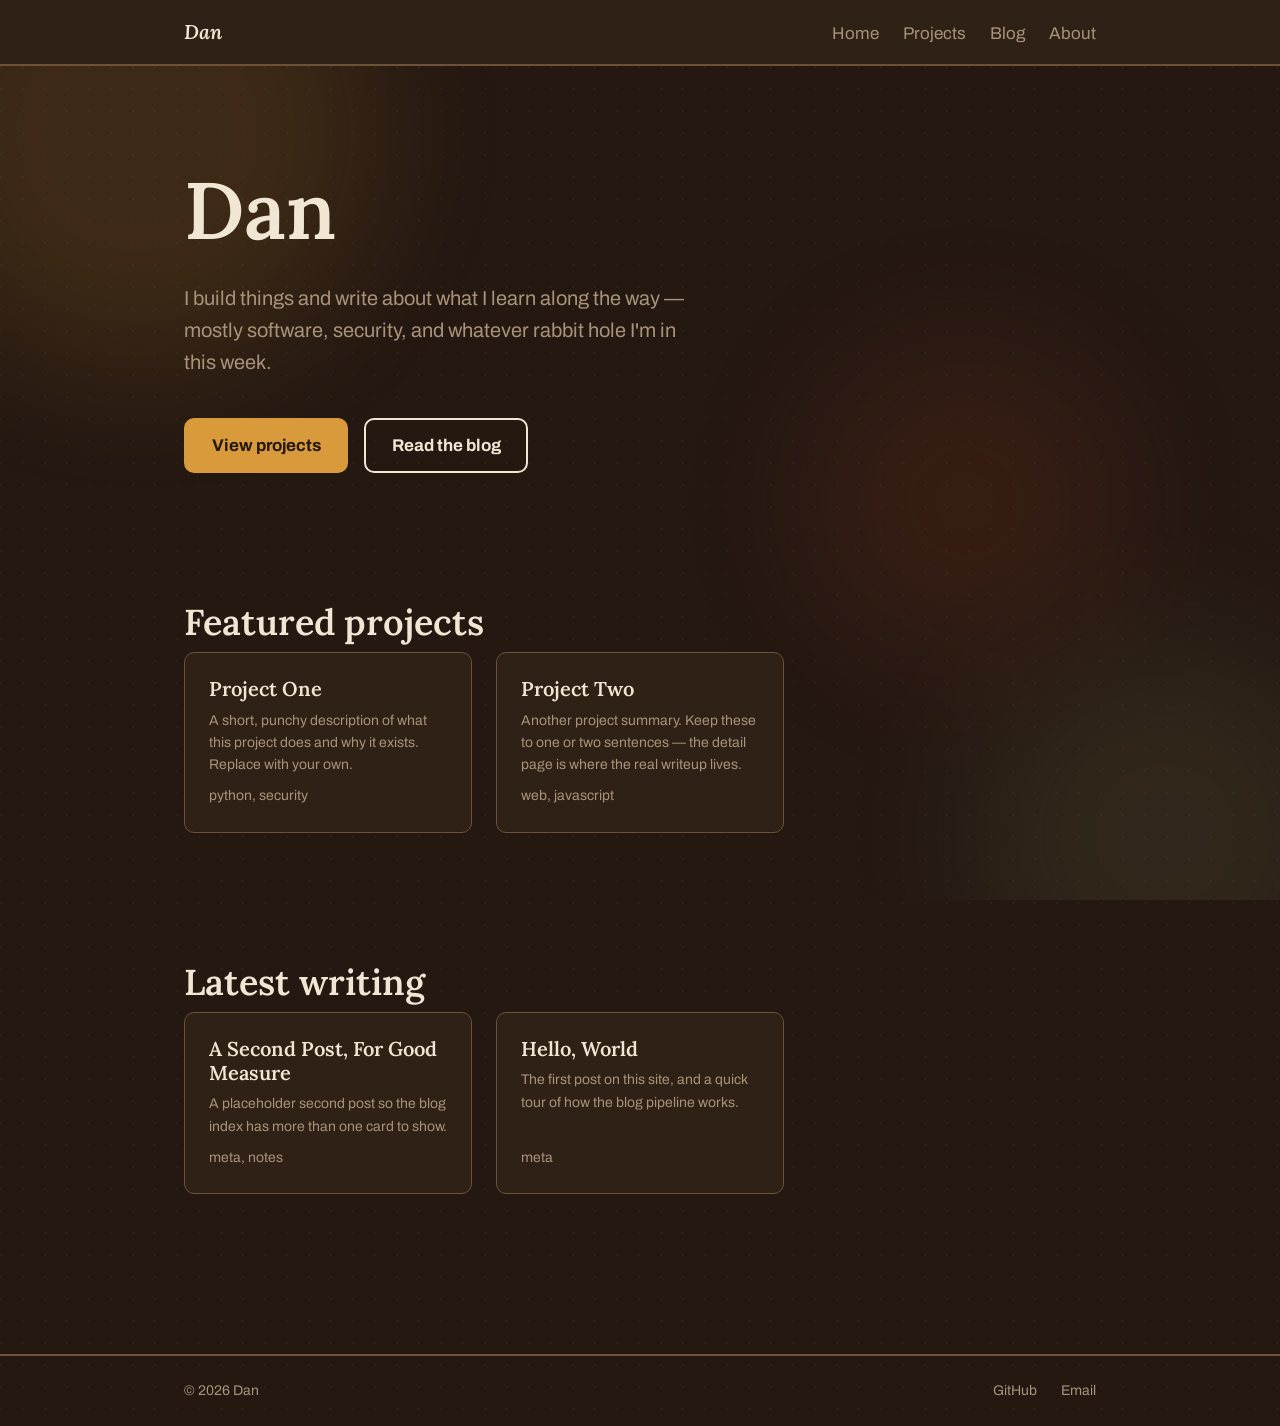
==== commit bd12f18c: "Add a site-wide ambient background instead of a hero-only glow Three large, heavily-blurred color wa" ====
--- a/index.html
+++ b/index.html
@@ -18,7 +18,6 @@
 
   <main id="main">
     <section class="container hero">
-      <div class="hero__glow" aria-hidden="true"></div>
       <h1>Dan</h1>
       <p class="hero__lede">
         I build things and write about what I learn along the way — mostly
--- a/assets/css/components.css
+++ b/assets/css/components.css
@@ -229,24 +229,7 @@
 
 /* Hero */
 .hero {
-  position: relative;
   padding-block: var(--space-6) var(--space-5);
-}
-
-.hero__glow {
-  position: absolute;
-  top: -10%;
-  left: -4%;
-  width: 26rem;
-  height: 26rem;
-  background: radial-gradient(
-    circle,
-    rgba(217, 154, 59, 0.22),
-    rgba(217, 154, 59, 0) 70%
-  );
-  filter: blur(10px);
-  z-index: -1;
-  pointer-events: none;
 }
 
 .hero__lede {
--- a/assets/css/motion.css
+++ b/assets/css/motion.css
@@ -61,22 +61,6 @@
   to {
     opacity: 1;
     transform: translateY(0);
-  }
-}
-
-/* The hero's ambient glow drifts very slowly — abstract, not attention-
-   grabbing. */
-.hero__glow {
-  animation: glow-drift 12s ease-in-out infinite;
-}
-
-@keyframes glow-drift {
-  0%,
-  100% {
-    transform: translate(0, 0) scale(1);
-  }
-  50% {
-    transform: translate(2%, 3%) scale(1.08);
   }
 }
 
@@ -88,6 +72,82 @@
     transparent 0
   );
   background-size: 22px 22px;
+}
+
+/* Ambient background — three soft, blurred color washes drifting slowly
+   behind every page. Abstract only (no shapes read as objects); this is
+   where "coffee" shows up as color, not as a picture of anything. Fixed so
+   it stays put while the page scrolls. */
+.ambient-glow {
+  position: fixed;
+  inset: 0;
+  z-index: -2;
+  overflow: hidden;
+  pointer-events: none;
+}
+
+.ambient-glow span {
+  position: absolute;
+  border-radius: 50%;
+  filter: blur(70px);
+  opacity: 0.14;
+}
+
+.ambient-glow span:nth-child(1) {
+  width: 30rem;
+  height: 30rem;
+  top: -12%;
+  left: -8%;
+  background: var(--color-accent);
+  animation: drift-a 20s ease-in-out infinite;
+}
+
+.ambient-glow span:nth-child(2) {
+  width: 24rem;
+  height: 24rem;
+  bottom: -14%;
+  right: -6%;
+  background: var(--color-accent-2);
+  animation: drift-b 24s ease-in-out infinite;
+}
+
+.ambient-glow span:nth-child(3) {
+  width: 20rem;
+  height: 20rem;
+  top: 38%;
+  right: 12%;
+  background: #a6432b;
+  animation: drift-c 28s ease-in-out infinite;
+}
+
+@keyframes drift-a {
+  0%,
+  100% {
+    transform: translate(0, 0) scale(1);
+  }
+  50% {
+    transform: translate(6%, 8%) scale(1.15);
+  }
+}
+
+@keyframes drift-b {
+  0%,
+  100% {
+    transform: translate(0, 0) scale(1);
+  }
+  50% {
+    transform: translate(-6%, -5%) scale(1.1);
+  }
+}
+
+@keyframes drift-c {
+  0%,
+  100% {
+    transform: translate(0, 0) scale(1);
+  }
+  50% {
+    transform: translate(-4%, 6%) scale(0.9);
+  }
 }
 
 /* Scroll reveal for grid listings — paired with assets/js/reveal.js. Each
@@ -128,7 +188,7 @@
   .hero > h1,
   .hero > .hero__lede,
   .hero > .hero__actions,
-  .hero__glow {
+  .ambient-glow span {
     animation: none;
   }
 
